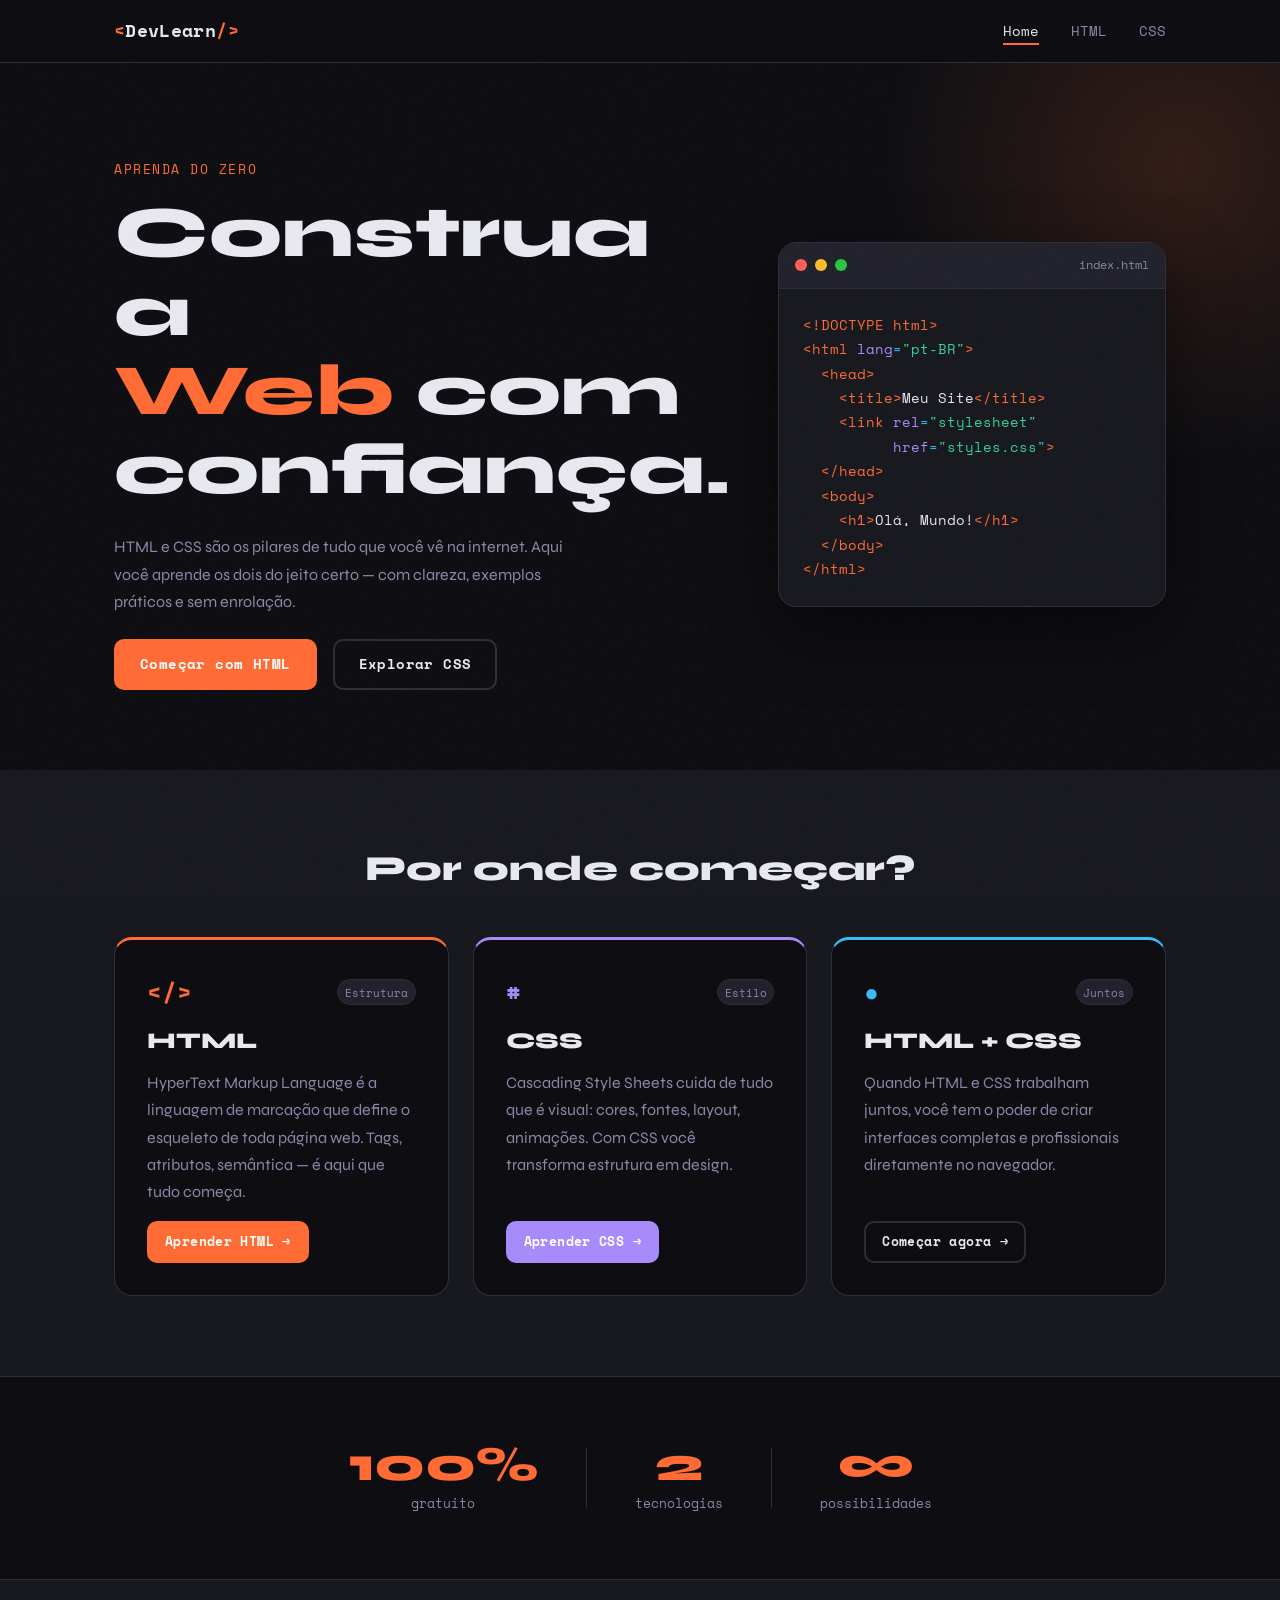
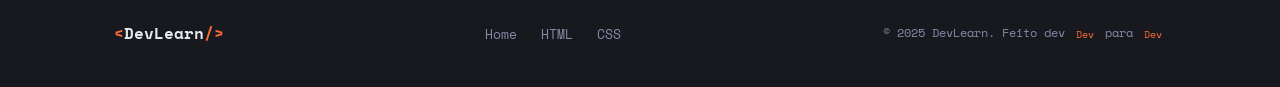
==== Index.html @ ad20f106 "Home, About html and Css pages" ====
<!DOCTYPE html>
<html lang="pt-BR">
<head>
  <meta charset="UTF-8" />
  <meta name="viewport" content="width=device-width, initial-scale=1.0" />
  <title>DevLearn — HTML & CSS</title>
  <link rel="preconnect" href="https://fonts.googleapis.com" />
  <link href="https://fonts.googleapis.com/css2?family=Space+Mono:wght@400;700&family=Syne:wght@400;700;800&display=swap" rel="stylesheet" />
  <link rel="stylesheet" href="styles.css" />
</head>
<body class="page-home">

  <!-- ===================== CABEÇALHO ===================== -->
  <header class="site-header">
    <div class="container header-inner">
      <a href="index.html" class="logo" aria-label="DevLearn Home">
        <span class="logo-bracket">&lt;</span>DevLearn<span class="logo-bracket">/&gt;</span>
      </a>
      <nav class="main-nav" aria-label="Navegação principal">
        <ul>
          <li><a href="index.html" class="nav-link active">Home</a></li>
          <li><a href="SobreHtml.html" class="nav-link">HTML</a></li>
          <li><a href="SobreCss.html" class="nav-link">CSS</a></li>
        </ul>
      </nav>
    </div>
  </header>

  <!-- ===================== HERO ===================== -->
  <main>
    <section class="hero" aria-labelledby="hero-title">
      <div class="container hero-inner">
        <div class="hero-text">
          <p class="hero-eyebrow">Aprenda do zero</p>
          <h1 id="hero-title">
            Construa a<br />
            <em>Web</em> com<br />
            confiança.
          </h1>
          <p class="hero-desc">
            HTML e CSS são os pilares de tudo que você vê na internet.
            Aqui você aprende os dois do jeito certo — com clareza, exemplos práticos e sem enrolação.
          </p>
          <div class="hero-cta">
            <a href="SobreCss.html" class="btn btn-primary">Começar com HTML</a>
            <a href="SobreCss.html" class="btn btn-ghost">Explorar CSS</a>
          </div>
        </div>

        <div class="hero-code" aria-hidden="true">
          <div class="code-window">
            <div class="code-titlebar">
              <span class="dot dot-red"></span>
              <span class="dot dot-yellow"></span>
              <span class="dot dot-green"></span>
              <span class="code-filename">index.html</span>
            </div>
            <pre class="code-body"><code><span class="c-tag">&lt;!DOCTYPE html&gt;</span>
<span class="c-tag">&lt;html</span> <span class="c-attr">lang</span>=<span class="c-str">"pt-BR"</span><span class="c-tag">&gt;</span>
  <span class="c-tag">&lt;head&gt;</span>
    <span class="c-tag">&lt;title&gt;</span><span class="c-text">Meu Site</span><span class="c-tag">&lt;/title&gt;</span>
    <span class="c-tag">&lt;link</span> <span class="c-attr">rel</span>=<span class="c-str">"stylesheet"</span>
          <span class="c-attr">href</span>=<span class="c-str">"styles.css"</span><span class="c-tag">&gt;</span>
  <span class="c-tag">&lt;/head&gt;</span>
  <span class="c-tag">&lt;body&gt;</span>
    <span class="c-tag">&lt;h1&gt;</span><span class="c-text">Olá, Mundo!</span><span class="c-tag">&lt;/h1&gt;</span>
  <span class="c-tag">&lt;/body&gt;</span>
<span class="c-tag">&lt;/html&gt;</span></code></pre>
          </div>
        </div>
      </div>
    </section>

    <!-- ===================== CARDS ===================== -->
    <section class="cards-section" aria-labelledby="cards-title">
      <div class="container">
        <h2 id="cards-title" class="section-title">Por onde começar?</h2>
        <div class="cards-grid">

          <article class="card card-html">
            <header class="card-header">
              <span class="card-icon" aria-hidden="true">&#60;/&#62;</span>
              <span class="card-badge">Estrutura</span>
            </header>
            <h3 class="card-title">HTML</h3>
            <p class="card-desc">
              HyperText Markup Language é a linguagem de marcação que define o esqueleto de toda página web.
              Tags, atributos, semântica — é aqui que tudo começa.
            </p>
            <footer class="card-footer">
              <a href="SobreHtml.html" class="btn btn-primary btn-sm">Aprender HTML →</a>
            </footer>
          </article>

          <article class="card card-css">
            <header class="card-header">
              <span class="card-icon" aria-hidden="true">&#35;</span>
              <span class="card-badge">Estilo</span>
            </header>
            <h3 class="card-title">CSS</h3>
            <p class="card-desc">
              Cascading Style Sheets cuida de tudo que é visual: cores, fontes, layout, animações.
              Com CSS você transforma estrutura em design.
            </p>
            <footer class="card-footer">
              <a href="SobreCss.html" class="btn btn-accent btn-sm">Aprender CSS →</a>
            </footer>
          </article>

          <article class="card card-combo">
            <header class="card-header">
              <span class="card-icon" aria-hidden="true">&#9679;</span>
              <span class="card-badge">Juntos</span>
            </header>
            <h3 class="card-title">HTML + CSS</h3>
            <p class="card-desc">
              Quando HTML e CSS trabalham juntos, você tem o poder de criar interfaces completas
              e profissionais diretamente no navegador.
            </p>
            <footer class="card-footer">
              <a href="SobreHtml.html" class="btn btn-ghost btn-sm">Começar agora →</a>
            </footer>
          </article>

        </div>
      </div>
    </section>

    <!-- ===================== STATS ===================== -->
    <section class="stats-section" aria-label="Estatísticas do conteúdo">
      <div class="container stats-inner">
        <div class="stat">
          <strong>100%</strong>
          <span>gratuito</span>
        </div>
        <div class="stat-divider" aria-hidden="true"></div>
        <div class="stat">
          <strong>2</strong>
          <span>tecnologias</span>
        </div>
        <div class="stat-divider" aria-hidden="true"></div>
        <div class="stat">
          <strong>∞</strong>
          <span>possibilidades</span>
        </div>
      </div>
    </section>
  </main>

  <!-- ===================== RODAPÉ ===================== -->
  <footer class="site-footer">
    <div class="container footer-inner">
      <p class="footer-brand">
        <span class="logo-bracket">&lt;</span>DevLearn<span class="logo-bracket">/&gt;</span>
      </p>
      <nav aria-label="Links do rodapé">
        <ul class="footer-nav">
          <li><a href="Index.html">Home</a></li>
          <li><a href="SobreHtml.html">HTML</a></li>
          <li><a href="SobreCss.html">CSS</a></li>
        </ul>
      </nav>
      <p class="footer-copy">&copy; 2025 DevLearn. Feito dev <code>Dev</code> para <code>Dev</code></p>
    </div>
  </footer>

</body>
</html>
---- styles.css ----
/* ============================================================
   DevLearn — styles.css
   Paleta: dark background, laranja HTML, roxo CSS
   Tipografia: Syne (display) + Space Mono (código)
   ============================================================ */

/* ---------- RESET & BASE ---------- */
*, *::before, *::after { box-sizing: border-box; margin: 0; padding: 0; }

:root {
  /* Cores */
  --clr-bg:        #0e0e12;
  --clr-surface:   #18181f;
  --clr-surface2:  #22222c;
  --clr-border:    #2e2e3a;
  --clr-text:      #e8e8f0;
  --clr-muted:     #8888a8;

  --clr-html:      #ff6b35;   /* laranja HTML */
  --clr-css:       #a78bfa;   /* roxo CSS */
  --clr-accent:    #38bdf8;   /* azul secundário */

  /* Syntax highlighting */
  --clr-tag:       #ff6b35;
  --clr-attr:      #a78bfa;
  --clr-val:       #34d399;
  --clr-str:       #34d399;

  /* CSS anatomy */
  --clr-selector:  #f472b6;
  --clr-prop:      #a78bfa;
  --clr-css-val:   #34d399;

  /* Tipografia */
  --font-display:  'Syne', sans-serif;
  --font-mono:     'Space Mono', monospace;

  /* Espaçamento */
  --gap:           1.5rem;
  --radius:        10px;
  --radius-lg:     18px;
}

html { scroll-behavior: smooth; }

body {
  font-family: var(--font-display);
  background: var(--clr-bg);
  color: var(--clr-text);
  line-height: 1.7;
  min-height: 100vh;
  display: flex;
  flex-direction: column;
}

/* Grain overlay */
body::before {
  content: '';
  position: fixed;
  inset: 0;
  background-image: url("data:image/svg+xml,%3Csvg viewBox='0 0 200 200' xmlns='http://www.w3.org/2000/svg'%3E%3Cfilter id='n'%3E%3CfeTurbulence type='fractalNoise' baseFrequency='0.9' numOctaves='4' stitchTiles='stitch'/%3E%3C/filter%3E%3Crect width='100%25' height='100%25' filter='url(%23n)' opacity='0.04'/%3E%3C/svg%3E");
  pointer-events: none;
  z-index: 9999;
  opacity: .5;
}

main { flex: 1; }

/* ---------- CONTAINER ---------- */
.container {
  max-width: 1100px;
  margin-inline: auto;
  padding-inline: 1.5rem;
}

/* ---------- TIPOGRAFIA ---------- */
h1, h2, h3 {
  font-family: var(--font-display);
  font-weight: 800;
  line-height: 1.1;
}
h1 { font-size: clamp(2.5rem, 6vw, 4.5rem); }
h2 { font-size: clamp(1.6rem, 3vw, 2.2rem); }
h3 { font-size: 1.2rem; }
p  { color: var(--clr-muted); }
code {
  font-family: var(--font-mono);
  font-size: .85em;
  background: var(--clr-surface2);
  padding: .15em .4em;
  border-radius: 4px;
  color: var(--clr-accent);
}

a { color: inherit; text-decoration: none; }

/* ---------- BOTÕES ---------- */
.btn {
  display: inline-block;
  font-family: var(--font-mono);
  font-size: .85rem;
  font-weight: 700;
  padding: .75rem 1.5rem;
  border-radius: var(--radius);
  border: 2px solid transparent;
  cursor: pointer;
  transition: transform .15s, box-shadow .15s;
  letter-spacing: .03em;
}
.btn:hover { transform: translateY(-2px); box-shadow: 0 8px 24px rgba(0,0,0,.4); }

.btn-primary {
  background: var(--clr-html);
  color: #fff;
  border-color: var(--clr-html);
}
.btn-accent {
  background: var(--clr-css);
  color: #fff;
  border-color: var(--clr-css);
}
.btn-ghost {
  background: transparent;
  color: var(--clr-text);
  border-color: var(--clr-border);
}
.btn-ghost:hover { border-color: var(--clr-muted); }
.btn-sm { padding: .5rem 1rem; font-size: .8rem; }

/* ---------- HEADER ---------- */
.site-header {
  position: sticky;
  top: 0;
  z-index: 100;
  background: rgba(14,14,18,.85);
  backdrop-filter: blur(12px);
  border-bottom: 1px solid var(--clr-border);
}
.header-inner {
  display: flex;
  align-items: center;
  justify-content: space-between;
  padding-block: 1rem;
}

.logo {
  font-family: var(--font-mono);
  font-weight: 700;
  font-size: 1.1rem;
  letter-spacing: .02em;
}
.logo-bracket { color: var(--clr-html); }

.main-nav ul {
  list-style: none;
  display: flex;
  gap: 2rem;
}
.nav-link {
  font-family: var(--font-mono);
  font-size: .85rem;
  color: var(--clr-muted);
  transition: color .2s;
  position: relative;
}
.nav-link::after {
  content: '';
  position: absolute;
  bottom: -4px; left: 0;
  width: 0; height: 2px;
  background: var(--clr-html);
  transition: width .25s;
}
.nav-link:hover, .nav-link.active { color: var(--clr-text); }
.nav-link.active::after,
.nav-link:hover::after { width: 100%; }

.page-css .nav-link.active::after,
.page-css .nav-link:hover::after { background: var(--clr-css); }

/* ---------- HERO (HOME) ---------- */
.hero {
  padding-block: 6rem 5rem;
  position: relative;
  overflow: hidden;
}
.hero::after {
  content: '';
  position: absolute;
  top: -200px; right: -200px;
  width: 600px; height: 600px;
  background: radial-gradient(circle, rgba(255,107,53,.15) 0%, transparent 70%);
  pointer-events: none;
}
.hero-inner {
  display: grid;
  grid-template-columns: 1fr 1fr;
  gap: 3rem;
  align-items: center;
}
.hero-eyebrow {
  font-family: var(--font-mono);
  font-size: .8rem;
  color: var(--clr-html);
  letter-spacing: .12em;
  text-transform: uppercase;
  margin-bottom: .75rem;
}
h1 em { font-style: normal; color: var(--clr-html); }
.hero-desc { margin-block: 1.5rem; max-width: 480px; }
.hero-cta { display: flex; gap: 1rem; flex-wrap: wrap; }

/* Code window */
.hero-code { position: relative; z-index: 1; }
.code-window {
  background: var(--clr-surface);
  border: 1px solid var(--clr-border);
  border-radius: var(--radius-lg);
  overflow: hidden;
  box-shadow: 0 24px 64px rgba(0,0,0,.5);
}
.code-titlebar {
  display: flex;
  align-items: center;
  gap: .5rem;
  padding: .75rem 1rem;
  background: var(--clr-surface2);
  border-bottom: 1px solid var(--clr-border);
}
.dot { width: 12px; height: 12px; border-radius: 50%; }
.dot-red    { background: #ff5f57; }
.dot-yellow { background: #febc2e; }
.dot-green  { background: #28c840; }
.code-filename {
  font-family: var(--font-mono);
  font-size: .75rem;
  color: var(--clr-muted);
  margin-left: auto;
}
.code-body {
  padding: 1.5rem;
  font-family: var(--font-mono);
  font-size: .85rem;
  line-height: 1.8;
  overflow-x: auto;
}
.code-body code { background: none; padding: 0; font-size: inherit; }

/* Syntax colors */
.c-tag   { color: var(--clr-html); }
.c-attr  { color: var(--clr-attr); }
.c-str   { color: var(--clr-str); }
.c-text  { color: var(--clr-text); }
.c-brace { color: var(--clr-css); }

/* ---------- CARDS SECTION (HOME) ---------- */
.cards-section {
  padding-block: 5rem;
  background: var(--clr-surface);
}
.section-title {
  text-align: center;
  margin-bottom: 3rem;
}
.cards-grid {
  display: grid;
  grid-template-columns: repeat(auto-fit, minmax(280px, 1fr));
  gap: var(--gap);
}
.card {
  background: var(--clr-bg);
  border: 1px solid var(--clr-border);
  border-radius: var(--radius-lg);
  padding: 2rem;
  display: flex;
  flex-direction: column;
  gap: 1rem;
  transition: transform .2s, box-shadow .2s;
}
.card:hover { transform: translateY(-4px); box-shadow: 0 16px 48px rgba(0,0,0,.4); }
.card-html { border-top: 3px solid var(--clr-html); }
.card-css  { border-top: 3px solid var(--clr-css); }
.card-combo{ border-top: 3px solid var(--clr-accent); }

.card-header {
  display: flex;
  align-items: center;
  justify-content: space-between;
}
.card-icon {
  font-family: var(--font-mono);
  font-size: 1.5rem;
  font-weight: 700;
  color: var(--clr-html);
}
.card-css .card-icon { color: var(--clr-css); }
.card-combo .card-icon { color: var(--clr-accent); }
.card-badge {
  font-family: var(--font-mono);
  font-size: .7rem;
  padding: .2em .6em;
  border-radius: 999px;
  background: var(--clr-surface2);
  color: var(--clr-muted);
  border: 1px solid var(--clr-border);
}
.card-title { font-size: 1.4rem; }
.card-desc  { flex: 1; }
.card-footer { margin-top: auto; }

/* ---------- STATS (HOME) ---------- */
.stats-section {
  padding-block: 4rem;
  border-top: 1px solid var(--clr-border);
}
.stats-inner {
  display: flex;
  align-items: center;
  justify-content: center;
  gap: 3rem;
  flex-wrap: wrap;
}
.stat {
  display: flex;
  flex-direction: column;
  align-items: center;
  gap: .25rem;
}
.stat strong {
  font-size: 3rem;
  font-weight: 800;
  color: var(--clr-html);
  line-height: 1;
}
.stat span {
  font-family: var(--font-mono);
  font-size: .8rem;
  color: var(--clr-muted);
}
.stat-divider {
  width: 1px; height: 60px;
  background: var(--clr-border);
}

/* ---------- PAGE HERO (INNER PAGES) ---------- */
.page-hero {
  padding-block: 5rem 4rem;
  position: relative;
  overflow: hidden;
}
.page-hero::after {
  content: '';
  position: absolute;
  inset: 0;
  background: radial-gradient(circle at 80% 50%, rgba(255,107,53,.12) 0%, transparent 60%);
  pointer-events: none;
}
.page-hero--css::after {
  background: radial-gradient(circle at 80% 50%, rgba(167,139,250,.15) 0%, transparent 60%);
}
.page-hero h1 { margin-block: .5rem 1rem; }
.page-hero-desc { max-width: 600px; font-size: 1.1rem; }

/* ---------- CONTENT SECTIONS ---------- */
.content-section { padding-block: 5rem; }
.content-section--alt { background: var(--clr-surface); }

.content-grid {
  display: grid;
  grid-template-columns: 1fr 340px;
  gap: 3rem;
  align-items: start;
}
.content-text h2 { margin-bottom: 1.25rem; }
.content-text p + p { margin-top: .75rem; }
.content-text strong { color: var(--clr-text); }
.content-text em     { color: var(--clr-html); font-style: normal; }

.section-intro { color: var(--clr-muted); margin-block: .5rem 2rem; }

/* aside */
.aside-box {
  background: var(--clr-surface2);
  border: 1px solid var(--clr-border);
  border-left: 4px solid var(--clr-html);
  border-radius: var(--radius);
  padding: 1.5rem;
  display: flex;
  flex-direction: column;
  gap: .75rem;
}
.aside-box--css { border-left-color: var(--clr-css); }
.aside-icon { font-size: 1.5rem; }
.aside-box p { font-size: .9rem; }
.aside-box strong { color: var(--clr-text); }

/* ---------- ANATOMY DIAGRAM ---------- */
.anatomy-diagram {
  background: var(--clr-surface2);
  border: 1px solid var(--clr-border);
  border-radius: var(--radius-lg);
  padding: 2rem;
  display: flex;
  flex-direction: column;
  gap: 1.5rem;
  max-width: 700px;
  margin-inline: auto;
}
.anatomy-code {
  font-family: var(--font-mono);
  font-size: 1.1rem;
  line-height: 2;
  background: var(--clr-bg);
  padding: 1.25rem 1.5rem;
  border-radius: var(--radius);
  border: 1px solid var(--clr-border);
}
.anatomy-code code { background: none; padding: 0; }

.anat { display: inline; }
.anat-bracket  { color: var(--clr-html); }
.anat-tag      { color: var(--clr-html); }
.anat-attr     { color: var(--clr-attr); }
.anat-eq       { color: var(--clr-muted); }
.anat-val      { color: var(--clr-str); }
.anat-text     { color: var(--clr-text); }

/* CSS anatomy */
.anat-selector   { color: var(--clr-selector); }
.anat-bracket-css{ color: var(--clr-muted); }
.anat-prop       { color: var(--clr-prop); }
.anat-css-val    { color: var(--clr-css-val); }

.anatomy-legend {
  list-style: none;
  display: flex;
  flex-wrap: wrap;
  gap: .75rem 1.5rem;
}
.anatomy-legend li {
  display: flex;
  align-items: center;
  gap: .5rem;
  font-family: var(--font-mono);
  font-size: .8rem;
  color: var(--clr-muted);
}
.legend-dot {
  width: 10px; height: 10px;
  border-radius: 50%;
  flex-shrink: 0;
}

/* ---------- TAGS GRID ---------- */
.tags-grid {
  display: grid;
  grid-template-columns: repeat(auto-fit, minmax(260px, 1fr));
  gap: var(--gap);
  margin-top: 2rem;
}
.tag-card {
  background: var(--clr-surface2);
  border: 1px solid var(--clr-border);
  border-radius: var(--radius);
  padding: 1.5rem;
  display: flex;
  flex-direction: column;
  gap: .75rem;
  transition: border-color .2s, transform .2s;
}
.tag-card:hover { border-color: var(--clr-html); transform: translateY(-2px); }
.tag-card--css:hover { border-color: var(--clr-css); }

.tag-name {
  font-family: var(--font-mono);
  font-size: .95rem;
  color: var(--clr-html);
  background: none;
  padding: 0;
}
.tag-card--css .tag-name { color: var(--clr-css); }

/* ---------- SEMANTIC LAYOUT DIAGRAM ---------- */
.semantic-layout {
  display: flex;
  flex-direction: column;
  gap: .5rem;
  max-width: 600px;
  margin: 2rem auto 0;
}
.sem-box {
  border: 2px solid var(--clr-border);
  border-radius: var(--radius);
  padding: .75rem 1rem;
  font-family: var(--font-mono);
  font-size: .8rem;
  color: var(--clr-html);
  background: var(--clr-surface2);
  transition: border-color .2s;
}
.sem-box code { background: none; padding: 0; color: inherit; font-size: inherit; }
.sem-box:hover { border-color: var(--clr-html); }

.sem-header { background: rgba(255,107,53,.08); }
.sem-nav    { background: rgba(255,107,53,.05); }
.sem-footer { background: rgba(255,107,53,.08); }
.sem-main   {
  background: rgba(56,189,248,.05);
  border-color: var(--clr-accent);
  color: var(--clr-accent);
  display: flex;
  flex-direction: column;
  gap: .5rem;
  flex: 1;
}
.sem-main code  { color: var(--clr-accent); }
.sem-article    { background: rgba(56,189,248,.07); color: var(--clr-accent); font-size: .75rem; }
.sem-section    { background: rgba(56,189,248,.07); color: var(--clr-accent); font-size: .75rem; }
.sem-aside      {
  background: rgba(167,139,250,.07);
  border-color: var(--clr-css);
  color: var(--clr-css);
  min-width: 120px;
  display: flex;
  align-items: center;
}
.sem-aside code { color: var(--clr-css); }

.sem-body-row {
  display: flex;
  gap: .5rem;
}

/* ---------- BOX MODEL DIAGRAM ---------- */
.box-model-diagram {
  margin: 2rem auto 1.5rem;
  max-width: 480px;
}
.bm-margin {
  background: rgba(248,113,113,.1);
  border: 2px dashed rgba(248,113,113,.5);
  border-radius: var(--radius-lg);
  padding: 1.5rem;
  position: relative;
  text-align: center;
}
.bm-border {
  background: rgba(251,191,36,.08);
  border: 2px solid rgba(251,191,36,.5);
  border-radius: var(--radius);
  padding: 1.25rem;
  position: relative;
}
.bm-padding {
  background: rgba(52,211,153,.08);
  border: 2px dashed rgba(52,211,153,.5);
  border-radius: 6px;
  padding: 1rem;
  position: relative;
}
.bm-content {
  background: var(--clr-css);
  border-radius: 4px;
  padding: 1rem;
  text-align: center;
  font-family: var(--font-mono);
  font-size: .85rem;
  color: #fff;
}
.bm-label {
  font-family: var(--font-mono);
  font-size: .7rem;
  color: var(--clr-muted);
  position: absolute;
  top: 4px; left: 8px;
}

.box-model-list {
  list-style: none;
  display: grid;
  grid-template-columns: 1fr 1fr;
  gap: .75rem;
  max-width: 560px;
  margin-inline: auto;
}
.box-model-list li {
  font-size: .9rem;
  color: var(--clr-muted);
  padding: .5rem .75rem;
  background: var(--clr-surface2);
  border-radius: var(--radius);
  border: 1px solid var(--clr-border);
}
.box-model-list strong { color: var(--clr-text); }

/* ---------- CTA SECTION ---------- */
.cta-section {
  padding-block: 5rem;
  background: linear-gradient(135deg, rgba(255,107,53,.12) 0%, transparent 60%);
  border-top: 1px solid var(--clr-border);
}
.cta-section--css {
  background: linear-gradient(135deg, rgba(167,139,250,.12) 0%, transparent 60%);
}
.cta-inner {
  text-align: center;
  display: flex;
  flex-direction: column;
  align-items: center;
  gap: 1rem;
}
.cta-inner p { max-width: 480px; }

/* ---------- FOOTER ---------- */
.site-footer {
  border-top: 1px solid var(--clr-border);
  padding-block: 2.5rem;
  background: var(--clr-surface);
}
.footer-inner {
  display: flex;
  align-items: center;
  justify-content: space-between;
  flex-wrap: wrap;
  gap: 1rem;
}
.footer-brand {
  font-family: var(--font-mono);
  font-weight: 700;
  font-size: 1rem;
  color: var(--clr-text);
}
.footer-nav {
  list-style: none;
  display: flex;
  gap: 1.5rem;
}
.footer-nav a {
  font-family: var(--font-mono);
  font-size: .8rem;
  color: var(--clr-muted);
  transition: color .2s;
}
.footer-nav a:hover { color: var(--clr-text); }
.footer-copy {
  font-family: var(--font-mono);
  font-size: .75rem;
  color: var(--clr-muted);
}
.footer-copy code { color: var(--clr-html); background: none; }

/* ---------- RESPONSIVO ---------- */
@media (max-width: 768px) {
  .hero-inner      { grid-template-columns: 1fr; }
  .hero-code       { display: none; }
  .content-grid    { grid-template-columns: 1fr; }
  .content-aside   { order: -1; }
  .box-model-list  { grid-template-columns: 1fr; }
  .stats-inner     { gap: 2rem; }
  .stat-divider    { width: 40px; height: 1px; }
  .sem-body-row    { flex-direction: column; }
  .footer-inner    { flex-direction: column; align-items: flex-start; }
}
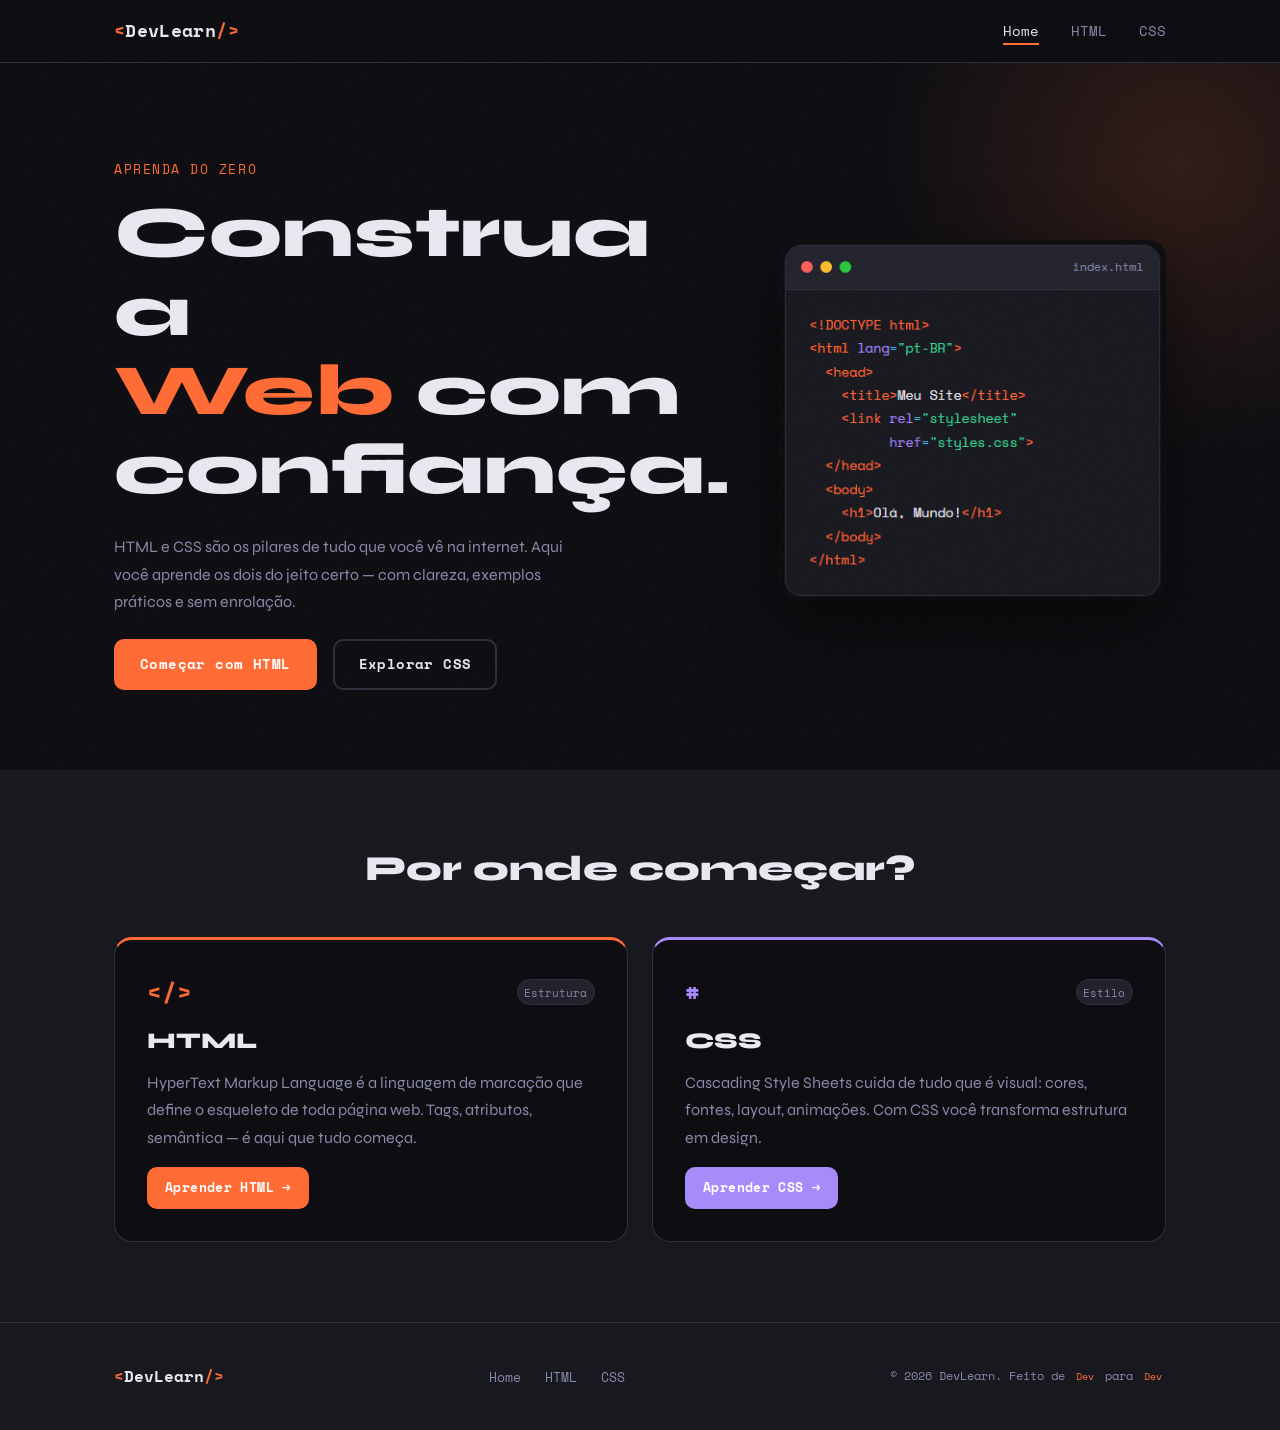
==== commit dc1da1e0: "Reorganize site, add CSS files and assets Restructure project: move pages into pages/, rename SobreH" ====
--- a/Index.html
+++ b/Index.html
@@ -1,13 +1,18 @@
 <!DOCTYPE html>
 <html lang="pt-BR">
+
 <head>
   <meta charset="UTF-8" />
   <meta name="viewport" content="width=device-width, initial-scale=1.0" />
   <title>DevLearn — HTML & CSS</title>
   <link rel="preconnect" href="https://fonts.googleapis.com" />
-  <link href="https://fonts.googleapis.com/css2?family=Space+Mono:wght@400;700&family=Syne:wght@400;700;800&display=swap" rel="stylesheet" />
-  <link rel="stylesheet" href="styles.css" />
+  <link
+    href="https://fonts.googleapis.com/css2?family=Space+Mono:wght@400;700&family=Syne:wght@400;700;800&display=swap"
+    rel="stylesheet" />
+  <link rel="stylesheet" href="./css/global.css" />
+  <link rel="stylesheet" href="./css/home.css" />
 </head>
+
 <body class="page-home">
 
   <!-- ===================== CABEÇALHO ===================== -->
@@ -19,8 +24,8 @@
       <nav class="main-nav" aria-label="Navegação principal">
         <ul>
           <li><a href="index.html" class="nav-link active">Home</a></li>
-          <li><a href="SobreHtml.html" class="nav-link">HTML</a></li>
-          <li><a href="SobreCss.html" class="nav-link">CSS</a></li>
+          <li><a href="pages/sobreHtml.html" class="nav-link">HTML</a></li>
+          <li><a href="pages/sobreCss.html" class="nav-link">CSS</a></li>
         </ul>
       </nav>
     </div>
@@ -42,31 +47,13 @@
             Aqui você aprende os dois do jeito certo — com clareza, exemplos práticos e sem enrolação.
           </p>
           <div class="hero-cta">
-            <a href="SobreCss.html" class="btn btn-primary">Começar com HTML</a>
-            <a href="SobreCss.html" class="btn btn-ghost">Explorar CSS</a>
+            <a href="pages/sobreHtml.html" class="btn btn-primary">Começar com HTML</a>
+            <a href="pages/sobreCss.html" class="btn btn-ghost">Explorar CSS</a>
           </div>
         </div>
 
-        <div class="hero-code" aria-hidden="true">
-          <div class="code-window">
-            <div class="code-titlebar">
-              <span class="dot dot-red"></span>
-              <span class="dot dot-yellow"></span>
-              <span class="dot dot-green"></span>
-              <span class="code-filename">index.html</span>
-            </div>
-            <pre class="code-body"><code><span class="c-tag">&lt;!DOCTYPE html&gt;</span>
-<span class="c-tag">&lt;html</span> <span class="c-attr">lang</span>=<span class="c-str">"pt-BR"</span><span class="c-tag">&gt;</span>
-  <span class="c-tag">&lt;head&gt;</span>
-    <span class="c-tag">&lt;title&gt;</span><span class="c-text">Meu Site</span><span class="c-tag">&lt;/title&gt;</span>
-    <span class="c-tag">&lt;link</span> <span class="c-attr">rel</span>=<span class="c-str">"stylesheet"</span>
-          <span class="c-attr">href</span>=<span class="c-str">"styles.css"</span><span class="c-tag">&gt;</span>
-  <span class="c-tag">&lt;/head&gt;</span>
-  <span class="c-tag">&lt;body&gt;</span>
-    <span class="c-tag">&lt;h1&gt;</span><span class="c-text">Olá, Mundo!</span><span class="c-tag">&lt;/h1&gt;</span>
-  <span class="c-tag">&lt;/body&gt;</span>
-<span class="c-tag">&lt;/html&gt;</span></code></pre>
-          </div>
+        <div class="hero-code">
+          <img src="./images/estrutura-html.png" alt="Diagrama de estrutura HTML" class="hero-img" />
         </div>
       </div>
     </section>
@@ -88,7 +75,7 @@
               Tags, atributos, semântica — é aqui que tudo começa.
             </p>
             <footer class="card-footer">
-              <a href="SobreHtml.html" class="btn btn-primary btn-sm">Aprender HTML →</a>
+              <a href="pages/sobreHtml.html" class="btn btn-primary btn-sm">Aprender HTML →</a>
             </footer>
           </article>
 
@@ -103,22 +90,7 @@
               Com CSS você transforma estrutura em design.
             </p>
             <footer class="card-footer">
-              <a href="SobreCss.html" class="btn btn-accent btn-sm">Aprender CSS →</a>
-            </footer>
-          </article>
-
-          <article class="card card-combo">
-            <header class="card-header">
-              <span class="card-icon" aria-hidden="true">&#9679;</span>
-              <span class="card-badge">Juntos</span>
-            </header>
-            <h3 class="card-title">HTML + CSS</h3>
-            <p class="card-desc">
-              Quando HTML e CSS trabalham juntos, você tem o poder de criar interfaces completas
-              e profissionais diretamente no navegador.
-            </p>
-            <footer class="card-footer">
-              <a href="SobreHtml.html" class="btn btn-ghost btn-sm">Começar agora →</a>
+              <a href="pages/sobreCss.html" class="btn btn-accent btn-sm">Aprender CSS →</a>
             </footer>
           </article>
 
@@ -126,43 +98,23 @@
       </div>
     </section>
 
-    <!-- ===================== STATS ===================== -->
-    <section class="stats-section" aria-label="Estatísticas do conteúdo">
-      <div class="container stats-inner">
-        <div class="stat">
-          <strong>100%</strong>
-          <span>gratuito</span>
-        </div>
-        <div class="stat-divider" aria-hidden="true"></div>
-        <div class="stat">
-          <strong>2</strong>
-          <span>tecnologias</span>
-        </div>
-        <div class="stat-divider" aria-hidden="true"></div>
-        <div class="stat">
-          <strong>∞</strong>
-          <span>possibilidades</span>
-        </div>
+    <!-- ===================== RODAPÉ ===================== -->
+    <footer class="site-footer">
+      <div class="container footer-inner">
+        <p class="footer-brand">
+          <span class="logo-bracket">&lt;</span>DevLearn<span class="logo-bracket">/&gt;</span>
+        </p>
+        <nav aria-label="Links do rodapé">
+          <ul class="footer-nav">
+            <li><a href="Index.html">Home</a></li>
+            <li><a href="SobreHtml.html">HTML</a></li>
+            <li><a href="SobreCss.html">CSS</a></li>
+          </ul>
+        </nav>
+        <p class="footer-copy">&copy; 2026 DevLearn. Feito de <code>Dev</code> para <code>Dev</code></p>
       </div>
-    </section>
-  </main>
-
-  <!-- ===================== RODAPÉ ===================== -->
-  <footer class="site-footer">
-    <div class="container footer-inner">
-      <p class="footer-brand">
-        <span class="logo-bracket">&lt;</span>DevLearn<span class="logo-bracket">/&gt;</span>
-      </p>
-      <nav aria-label="Links do rodapé">
-        <ul class="footer-nav">
-          <li><a href="Index.html">Home</a></li>
-          <li><a href="SobreHtml.html">HTML</a></li>
-          <li><a href="SobreCss.html">CSS</a></li>
-        </ul>
-      </nav>
-      <p class="footer-copy">&copy; 2025 DevLearn. Feito dev <code>Dev</code> para <code>Dev</code></p>
-    </div>
-  </footer>
+    </footer>
 
 </body>
+
 </html>
--- a/css/global.css
+++ b/css/global.css
@@ -0,0 +1,292 @@
+/* ---------- RESET & BASE ---------- */
+*,
+*::before,
+*::after {
+  box-sizing: border-box;
+  margin: 0;
+  padding: 0;
+}
+
+:root {
+  /* Cores */
+  --clr-bg: #0e0e12;
+  --clr-surface: #18181f;
+  --clr-surface2: #22222c;
+  --clr-border: #2e2e3a;
+  --clr-text: #e8e8f0;
+  --clr-muted: #8888a8;
+
+  --clr-html: #ff6b35;
+  /* laranja HTML */
+  --clr-css: #a78bfa;
+  /* roxo CSS */
+  --clr-accent: #38bdf8;
+  /* azul secundário */
+
+  /* Syntax highlighting */
+  --clr-tag: #ff6b35;
+  --clr-attr: #a78bfa;
+  --clr-val: #34d399;
+  --clr-str: #34d399;
+
+  /* CSS anatomy */
+  --clr-selector: #f472b6;
+  --clr-prop: #a78bfa;
+  --clr-css-val: #34d399;
+
+  /* Tipografia */
+  --font-display: 'Syne', sans-serif;
+  --font-mono: 'Space Mono', monospace;
+
+  /* Espaçamento */
+  --gap: 1.5rem;
+  --radius: 10px;
+  --radius-lg: 18px;
+}
+
+html {
+  scroll-behavior: smooth;
+}
+
+body {
+  font-family: var(--font-display);
+  background: var(--clr-bg);
+  color: var(--clr-text);
+  line-height: 1.7;
+  min-height: 100vh;
+  display: flex;
+  flex-direction: column;
+}
+
+/* Grain overlay */
+body::before {
+  content: '';
+  position: fixed;
+  inset: 0;
+  background-image: url("data:image/svg+xml,%3Csvg viewBox='0 0 200 200' xmlns='http://www.w3.org/2000/svg'%3E%3Cfilter id='n'%3E%3CfeTurbulence type='fractalNoise' baseFrequency='0.9' numOctaves='4' stitchTiles='stitch'/%3E%3C/filter%3E%3Crect width='100%25' height='100%25' filter='url(%23n)' opacity='0.04'/%3E%3C/svg%3E");
+  pointer-events: none;
+  z-index: 9999;
+  opacity: .5;
+}
+
+main {
+  flex: 1;
+}
+
+/* ---------- CONTAINER ---------- */
+.container {
+  max-width: 1100px;
+  margin-inline: auto;
+  padding-inline: 1.5rem;
+}
+
+/* ---------- TIPOGRAFIA ---------- */
+h1,
+h2,
+h3 {
+  font-family: var(--font-display);
+  font-weight: 800;
+  line-height: 1.1;
+}
+
+h1 {
+  font-size: clamp(2.5rem, 6vw, 4.5rem);
+}
+
+h2 {
+  font-size: clamp(1.6rem, 3vw, 2.2rem);
+}
+
+h3 {
+  font-size: 1.2rem;
+}
+
+p {
+  color: var(--clr-muted);
+}
+
+code {
+  font-family: var(--font-mono);
+  font-size: .85em;
+  background: var(--clr-surface2);
+  padding: .15em .4em;
+  border-radius: 4px;
+  color: var(--clr-accent);
+}
+
+a {
+  color: inherit;
+  text-decoration: none;
+}
+
+/* ---------- BOTÕES ---------- */
+.btn {
+  display: inline-block;
+  font-family: var(--font-mono);
+  font-size: .85rem;
+  font-weight: 700;
+  padding: .75rem 1.5rem;
+  border-radius: var(--radius);
+  border: 2px solid transparent;
+  cursor: pointer;
+  transition: transform .15s, box-shadow .15s;
+  letter-spacing: .03em;
+}
+
+.btn:hover {
+  transform: translateY(-2px);
+  box-shadow: 0 8px 24px rgba(0, 0, 0, .4);
+}
+
+.btn-primary {
+  background: var(--clr-html);
+  color: #fff;
+  border-color: var(--clr-html);
+}
+
+.btn-accent {
+  background: var(--clr-css);
+  color: #fff;
+  border-color: var(--clr-css);
+}
+
+.btn-ghost {
+  background: transparent;
+  color: var(--clr-text);
+  border-color: var(--clr-border);
+}
+
+.btn-ghost:hover {
+  border-color: var(--clr-muted);
+}
+
+.btn-sm {
+  padding: .5rem 1rem;
+  font-size: .8rem;
+}
+
+/* ---------- HEADER ---------- */
+.site-header {
+  position: sticky;
+  top: 0;
+  z-index: 100;
+  background: rgba(14, 14, 18, .85);
+  backdrop-filter: blur(12px);
+  border-bottom: 1px solid var(--clr-border);
+}
+
+.header-inner {
+  display: flex;
+  align-items: center;
+  justify-content: space-between;
+  padding-block: 1rem;
+}
+
+.logo {
+  font-family: var(--font-mono);
+  font-weight: 700;
+  font-size: 1.1rem;
+  letter-spacing: .02em;
+}
+
+.logo-bracket {
+  color: var(--clr-html);
+}
+
+.main-nav ul {
+  list-style: none;
+  display: flex;
+  gap: 2rem;
+}
+
+.nav-link {
+  font-family: var(--font-mono);
+  font-size: .85rem;
+  color: var(--clr-muted);
+  transition: color .2s;
+  position: relative;
+}
+
+.nav-link::after {
+  content: '';
+  position: absolute;
+  bottom: -4px;
+  left: 0;
+  width: 0;
+  height: 2px;
+  background: var(--clr-html);
+  transition: width .25s;
+}
+
+.nav-link:hover,
+.nav-link.active {
+  color: var(--clr-text);
+}
+
+.nav-link.active::after,
+.nav-link:hover::after {
+  width: 100%;
+}
+
+.page-css .nav-link.active::after,
+.page-css .nav-link:hover::after {
+  background: var(--clr-css);
+}
+
+/* ---------- FOOTER ---------- */
+.site-footer {
+  border-top: 1px solid var(--clr-border);
+  padding-block: 2.5rem;
+  background: var(--clr-surface);
+}
+
+.footer-inner {
+  display: flex;
+  align-items: center;
+  justify-content: space-between;
+  flex-wrap: wrap;
+  gap: 1rem;
+}
+
+.footer-brand {
+  font-family: var(--font-mono);
+  font-weight: 700;
+  font-size: 1rem;
+  color: var(--clr-text);
+}
+
+.footer-nav {
+  list-style: none;
+  display: flex;
+  gap: 1.5rem;
+}
+
+.footer-nav a {
+  font-family: var(--font-mono);
+  font-size: .8rem;
+  color: var(--clr-muted);
+  transition: color .2s;
+}
+
+.footer-nav a:hover {
+  color: var(--clr-text);
+}
+
+.footer-copy {
+  font-family: var(--font-mono);
+  font-size: .75rem;
+  color: var(--clr-muted);
+}
+
+.footer-copy code {
+  color: var(--clr-html);
+  background: none;
+}
+
+/* ---------- RESPONSIVO GLOBAL ---------- */
+@media (max-width: 768px) {
+  .footer-inner {
+    flex-direction: column;
+    align-items: flex-start;
+  }
+}
--- a/css/home.css
+++ b/css/home.css
@@ -0,0 +1,151 @@
+/* ---------- HERO ---------- */
+.hero {
+  padding-block: 6rem 5rem;
+  position: relative;
+  overflow: hidden;
+}
+
+.hero::after {
+  content: '';
+  position: absolute;
+  top: -200px;
+  right: -200px;
+  width: 600px;
+  height: 600px;
+  background: radial-gradient(circle, rgba(255, 107, 53, .15) 0%, transparent 70%);
+  pointer-events: none;
+}
+
+.hero-inner {
+  display: grid;
+  grid-template-columns: 1fr 1fr;
+  gap: 3rem;
+  align-items: center;
+}
+
+.hero-eyebrow {
+  font-family: var(--font-mono);
+  font-size: .8rem;
+  color: var(--clr-html);
+  letter-spacing: .12em;
+  text-transform: uppercase;
+  margin-bottom: .75rem;
+}
+
+h1 em {
+  font-style: normal;
+  color: var(--clr-html);
+}
+
+.hero-desc {
+  margin-block: 1.5rem;
+  max-width: 480px;
+}
+
+.hero-cta {
+  display: flex;
+  gap: 1rem;
+  flex-wrap: wrap;
+}
+
+.hero-code {
+  position: relative;
+  z-index: 1;
+}
+
+.hero-img {
+  width: 100%;
+  border-radius: var(--radius-lg);
+  box-shadow: 0 24px 64px rgba(0, 0, 0, .5);
+}
+
+/* ---------- CARDS SECTION ---------- */
+.cards-section {
+  padding-block: 5rem;
+  background: var(--clr-surface);
+}
+
+.section-title {
+  text-align: center;
+  margin-bottom: 3rem;
+}
+
+.cards-grid {
+  display: grid;
+  grid-template-columns: repeat(auto-fit, minmax(280px, 1fr));
+  gap: var(--gap);
+}
+
+.card {
+  background: var(--clr-bg);
+  border: 1px solid var(--clr-border);
+  border-radius: var(--radius-lg);
+  padding: 2rem;
+  display: flex;
+  flex-direction: column;
+  gap: 1rem;
+  transition: transform .2s, box-shadow .2s;
+}
+
+.card:hover {
+  transform: translateY(-4px);
+  box-shadow: 0 16px 48px rgba(0, 0, 0, .4);
+}
+
+.card-html {
+  border-top: 3px solid var(--clr-html);
+}
+
+.card-css {
+  border-top: 3px solid var(--clr-css);
+}
+
+.card-header {
+  display: flex;
+  align-items: center;
+  justify-content: space-between;
+}
+
+.card-icon {
+  font-family: var(--font-mono);
+  font-size: 1.5rem;
+  font-weight: 700;
+  color: var(--clr-html);
+}
+
+.card-css .card-icon {
+  color: var(--clr-css);
+}
+
+.card-badge {
+  font-family: var(--font-mono);
+  font-size: .7rem;
+  padding: .2em .6em;
+  border-radius: 999px;
+  background: var(--clr-surface2);
+  color: var(--clr-muted);
+  border: 1px solid var(--clr-border);
+}
+
+.card-title {
+  font-size: 1.4rem;
+}
+
+.card-desc {
+  flex: 1;
+}
+
+.card-footer {
+  margin-top: auto;
+}
+
+/* ---------- RESPONSIVO HOME ---------- */
+@media (max-width: 768px) {
+  .hero-inner {
+    grid-template-columns: 1fr;
+  }
+
+  .hero-code {
+    display: none;
+  }
+}
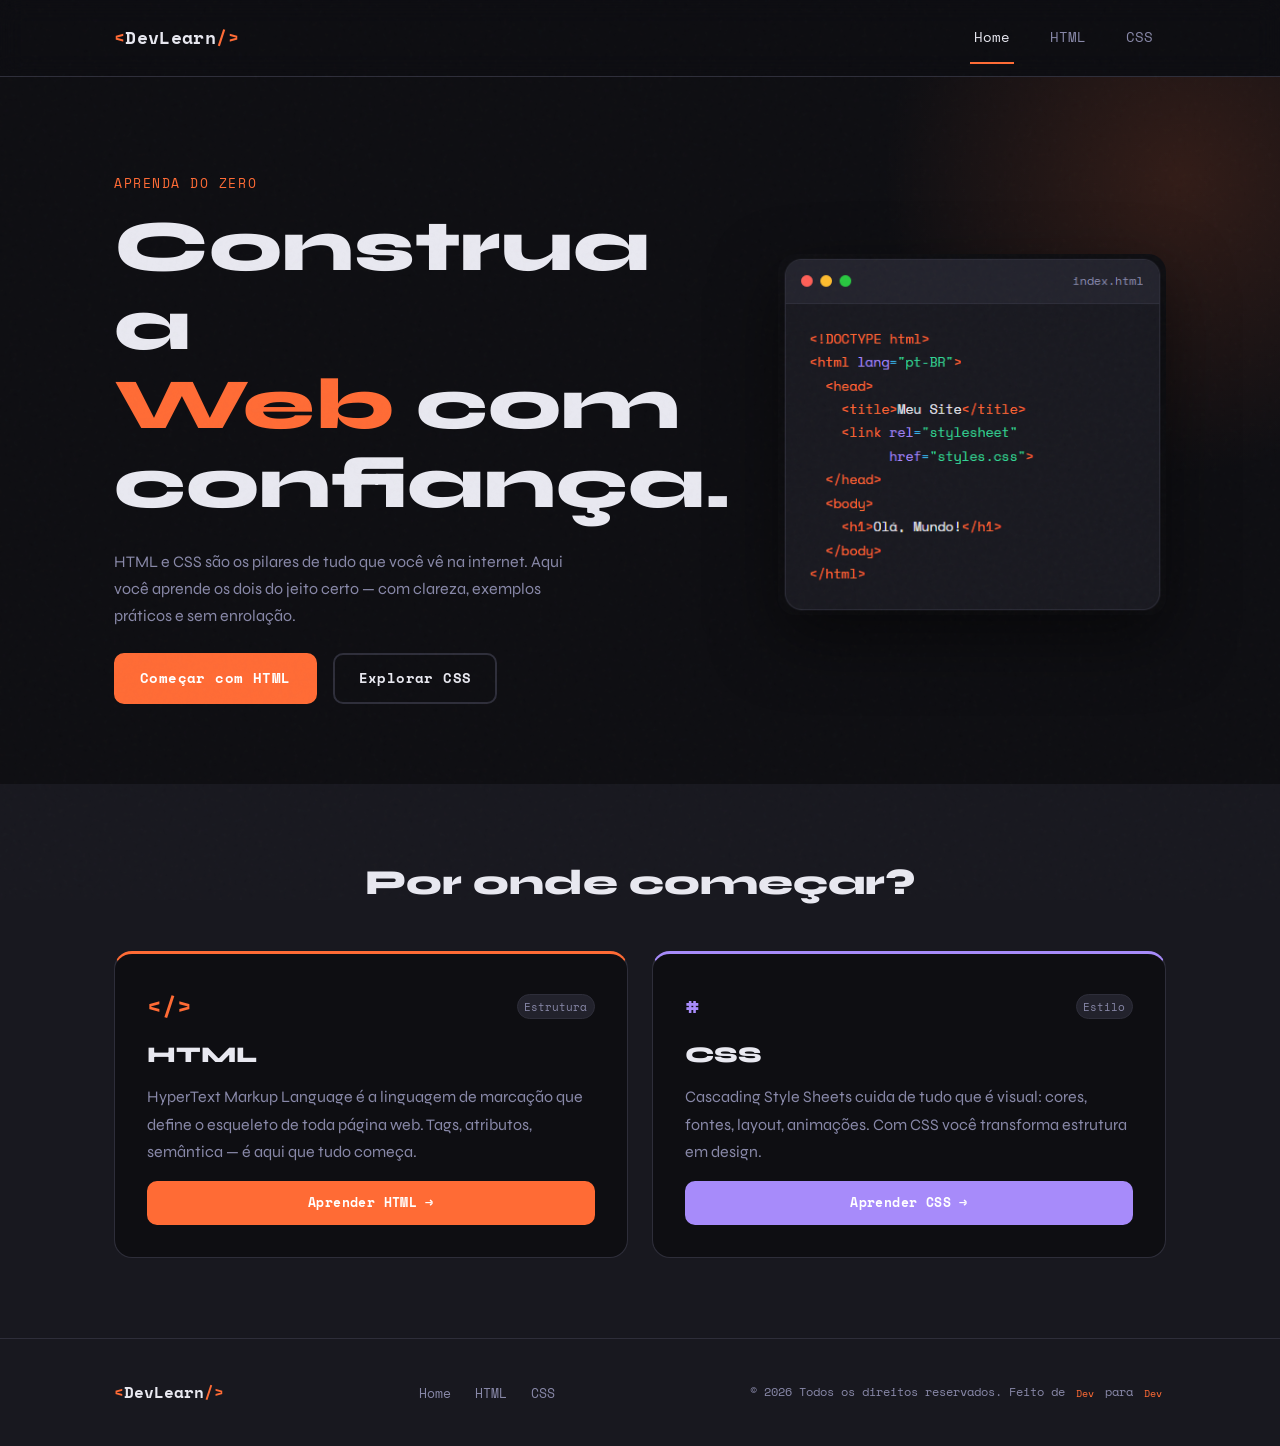
==== commit 92af1c5c: "Improve accessibility and focus styles Add keyboard and a11y improvements across pages and styles: i" ====
--- a/Index.html
+++ b/Index.html
@@ -14,16 +14,17 @@
 </head>
 
 <body class="page-home">
+  <a class="skip-link" href="#main-content">Pular para o conteúdo</a>
 
   <!-- ===================== CABEÇALHO ===================== -->
   <header class="site-header">
     <div class="container header-inner">
-      <a href="index.html" class="logo" aria-label="DevLearn Home">
+      <a href="Index.html" class="logo" aria-label="DevLearn Home">
         <span class="logo-bracket">&lt;</span>DevLearn<span class="logo-bracket">/&gt;</span>
       </a>
       <nav class="main-nav" aria-label="Navegação principal">
         <ul>
-          <li><a href="index.html" class="nav-link active">Home</a></li>
+          <li><a href="Index.html" class="nav-link active">Home</a></li>
           <li><a href="pages/sobreHtml.html" class="nav-link">HTML</a></li>
           <li><a href="pages/sobreCss.html" class="nav-link">CSS</a></li>
         </ul>
@@ -32,12 +33,12 @@
   </header>
 
   <!-- ===================== HERO ===================== -->
-  <main>
+  <main id="main-content" tabindex="-1">
     <section class="hero" aria-labelledby="hero-title">
       <div class="container hero-inner">
         <div class="hero-text">
           <p class="hero-eyebrow">Aprenda do zero</p>
-          <h1 id="hero-title">
+          <h1 id="hero-title" tabindex="-1">
             Construa a<br />
             <em>Web</em> com<br />
             confiança.
@@ -64,7 +65,7 @@
         <h2 id="cards-title" class="section-title">Por onde começar?</h2>
         <div class="cards-grid">
 
-          <article class="card card-html">
+          <article class="card card-html" role="article">
             <header class="card-header">
               <span class="card-icon" aria-hidden="true">&#60;/&#62;</span>
               <span class="card-badge">Estrutura</span>
@@ -79,7 +80,7 @@
             </footer>
           </article>
 
-          <article class="card card-css">
+          <article class="card card-css" role="article">
             <header class="card-header">
               <span class="card-icon" aria-hidden="true">&#35;</span>
               <span class="card-badge">Estilo</span>
@@ -107,11 +108,11 @@
         <nav aria-label="Links do rodapé">
           <ul class="footer-nav">
             <li><a href="Index.html">Home</a></li>
-            <li><a href="SobreHtml.html">HTML</a></li>
-            <li><a href="SobreCss.html">CSS</a></li>
+            <li><a href="pages/sobreHtml.html">HTML</a></li>
+            <li><a href="pages/sobreCss.html">CSS</a></li>
           </ul>
         </nav>
-        <p class="footer-copy">&copy; 2026 DevLearn. Feito de <code>Dev</code> para <code>Dev</code></p>
+        <p class="footer-copy">&copy; 2026 Todos os direitos reservados. Feito de <code>Dev</code> para <code>Dev</code></p>
       </div>
     </footer>
 
--- a/css/global.css
+++ b/css/global.css
@@ -131,11 +131,22 @@
   cursor: pointer;
   transition: transform .15s, box-shadow .15s;
   letter-spacing: .03em;
+  min-height: 44px;
+  min-width: 44px;
+  display: flex;
+  align-items: center;
+  justify-content: center;
 }
 
 .btn:hover {
   transform: translateY(-2px);
   box-shadow: 0 8px 24px rgba(0, 0, 0, .4);
+}
+
+.btn:focus-visible {
+  outline: 2px solid currentColor;
+  outline-offset: 2px;
+  transform: none;
 }
 
 .btn-primary {
@@ -205,6 +216,11 @@
   color: var(--clr-muted);
   transition: color .2s;
   position: relative;
+  display: flex;
+  align-items: center;
+  padding: .5rem .25rem;
+  min-height: 44px;
+  min-width: 44px;
 }
 
 .nav-link::after {
@@ -223,6 +239,12 @@
   color: var(--clr-text);
 }
 
+.nav-link:focus-visible {
+  outline: 2px solid var(--clr-html);
+  outline-offset: 4px;
+  border-radius: 4px;
+}
+
 .nav-link.active::after,
 .nav-link:hover::after {
   width: 100%;
@@ -231,6 +253,10 @@
 .page-css .nav-link.active::after,
 .page-css .nav-link:hover::after {
   background: var(--clr-css);
+}
+
+.page-css .nav-link:focus-visible {
+  outline-color: var(--clr-css);
 }
 
 /* ---------- FOOTER ---------- */
@@ -289,4 +315,110 @@
     flex-direction: column;
     align-items: flex-start;
   }
-}+}
+
+/* ---------- A11Y: Skip link, foco e scrollbars personalizadas ---------- */
+.skip-link {
+  position: fixed;
+  left: 1rem;
+  top: 1rem;
+  background: var(--clr-surface2);
+  color: var(--clr-text);
+  padding: .5rem .75rem;
+  border-radius: 8px;
+  border: 1px solid var(--clr-border);
+  transform: translateY(-150%);
+  transition: transform .18s ease, opacity .15s ease;
+  z-index: 120;
+  opacity: 0;
+  font-weight: 700;
+}
+.skip-link:focus {
+  transform: translateY(0);
+  outline: none;
+  opacity: 1;
+  box-shadow: none;
+}
+.skip-link:focus-visible {
+  outline: 2px solid var(--clr-html);
+  outline-offset: 2px;
+}
+
+:focus {
+  outline: none;
+}
+
+:focus-visible {
+  outline: 2px solid var(--clr-accent);
+  outline-offset: 2px;
+  border-radius: 6px;
+}
+
+/* Sections com tabindex="0" mostram foco visível na borda esquerda */
+section:focus-visible {
+  outline: none;
+  border-left: 4px solid var(--clr-html);
+  box-shadow: inset 0 0 0 1px rgba(255,107,53,0.1);
+}
+
+.page-css section:focus-visible {
+  border-left-color: var(--clr-css);
+  box-shadow: inset 0 0 0 1px rgba(167,139,250,0.1);
+}
+
+a:focus-visible {
+  outline: 2px solid var(--clr-html);
+  outline-offset: 2px;
+}
+
+.footer-nav a:focus-visible {
+  outline: 2px solid var(--clr-html);
+  outline-offset: 2px;
+}
+
+/* Remover estilos de foco redundantes */
+.tag-card { outline: none; }
+
+/* Scrollbar custom (WebKit + Firefox fallback) */
+*::-webkit-scrollbar { width: 12px; height: 12px; }
+*::-webkit-scrollbar-track { background: linear-gradient(180deg, var(--clr-surface2) 0%, var(--clr-surface) 100%); border-radius: 12px; }
+/* Thumb with upward accent (lighter at bottom, accent towards top) */
+*::-webkit-scrollbar-thumb { background: linear-gradient(0deg, rgba(255,107,53,0.95) 0%, rgba(56,189,248,0.95) 100%); border-radius: 12px; border: 3px solid transparent; background-clip: padding-box; }
+
+/* Firefox */
+* { scrollbar-width: thin; scrollbar-color: var(--clr-html) var(--clr-surface2); }
+
+/* Mobile adjustments: larger focus areas and outline for touch */
+@media (max-width: 480px) {
+  :focus-visible { outline-width: 3px; }
+  .btn { min-height: 48px; min-width: 48px; }
+  .nav-link { min-height: 48px; min-width: 48px; }
+  .skip-link { left: .75rem; top: .75rem; padding: .75rem 1rem; }
+  .card-link { padding: .75rem; }
+}
+
+@media (prefers-reduced-motion: reduce) {
+  .btn, .nav-link, .tag-card, .card-link { transition: none; }
+  .skip-link { transition: none; }
+  .btn:hover { transform: none; }
+}
+
+/* Card link: make header/title inside cards focusable and behave like a clickable area */
+.card-link {
+  display: block;
+  color: inherit;
+  text-decoration: none;
+  padding: .5rem;
+  border-radius: 6px;
+  transition: background .2s;
+}
+.card-link:focus-visible {
+  outline: 2px solid var(--clr-html);
+  outline-offset: 2px;
+  background: rgba(255,107,53,0.05);
+}
+.tag-card--css .card-link:focus-visible {
+  outline-color: var(--clr-css);
+  background: rgba(167,139,250,0.05);
+}
+.tag-card header a { display: block; }
--- a/css/home.css
+++ b/css/home.css
@@ -92,12 +92,21 @@
   box-shadow: 0 16px 48px rgba(0, 0, 0, .4);
 }
 
+.card:focus-within {
+  border-color: var(--clr-html);
+  box-shadow: 0 16px 48px rgba(0, 0, 0, .4);
+}
+
 .card-html {
   border-top: 3px solid var(--clr-html);
 }
 
 .card-css {
   border-top: 3px solid var(--clr-css);
+}
+
+.card-css:focus-within {
+  border-color: var(--clr-css);
 }
 
 .card-header {
